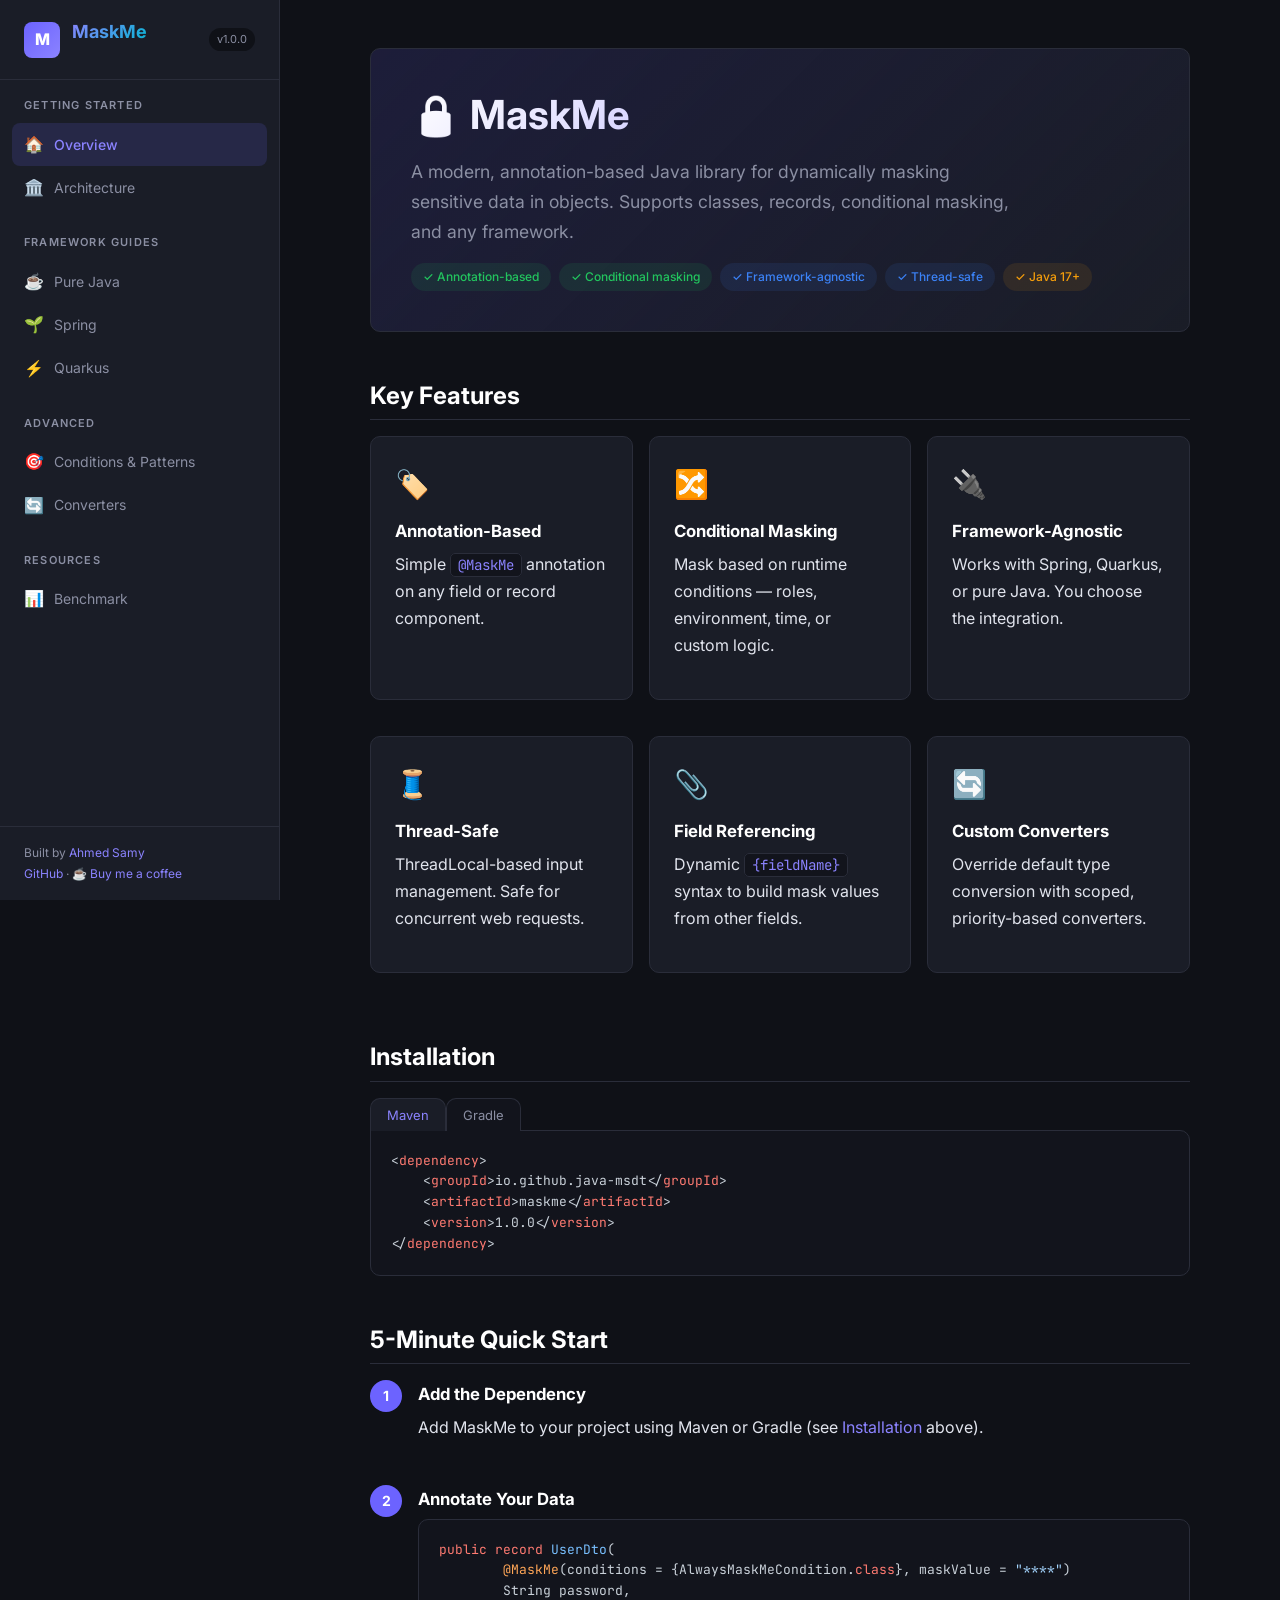
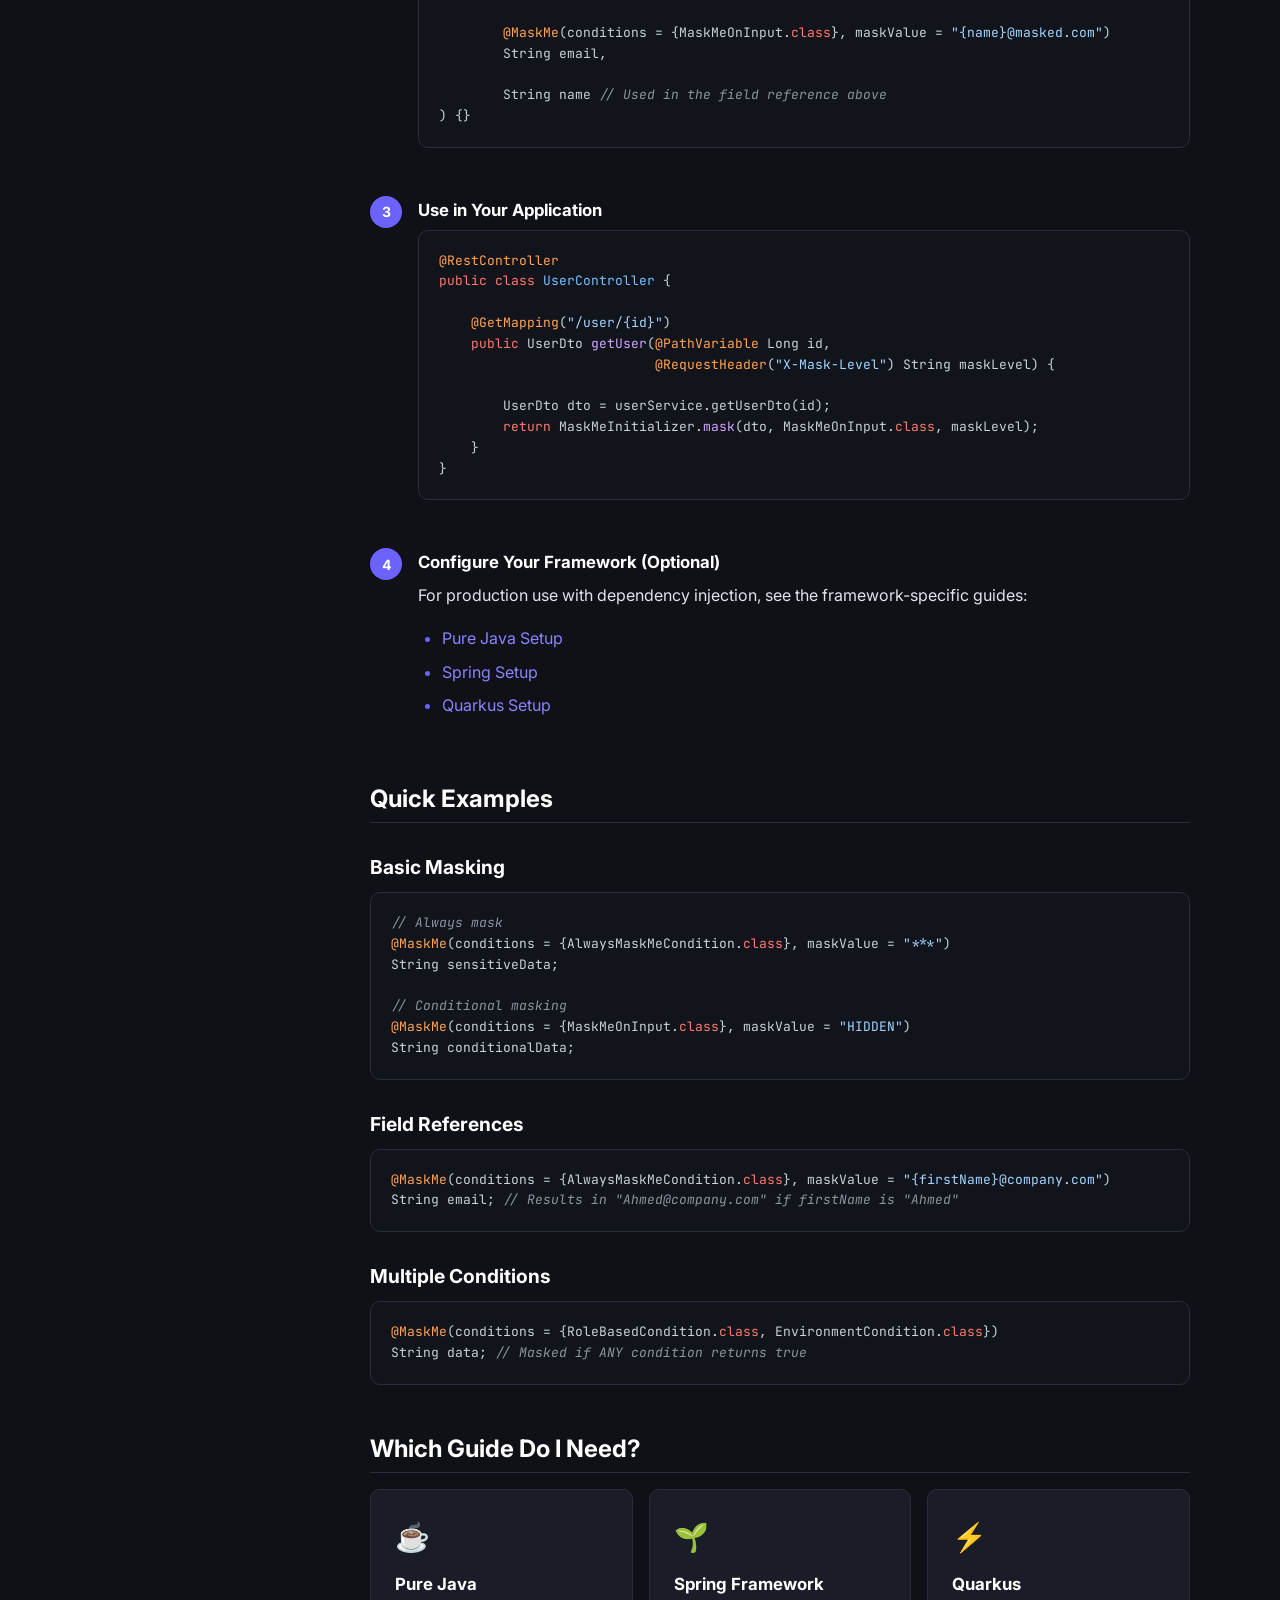
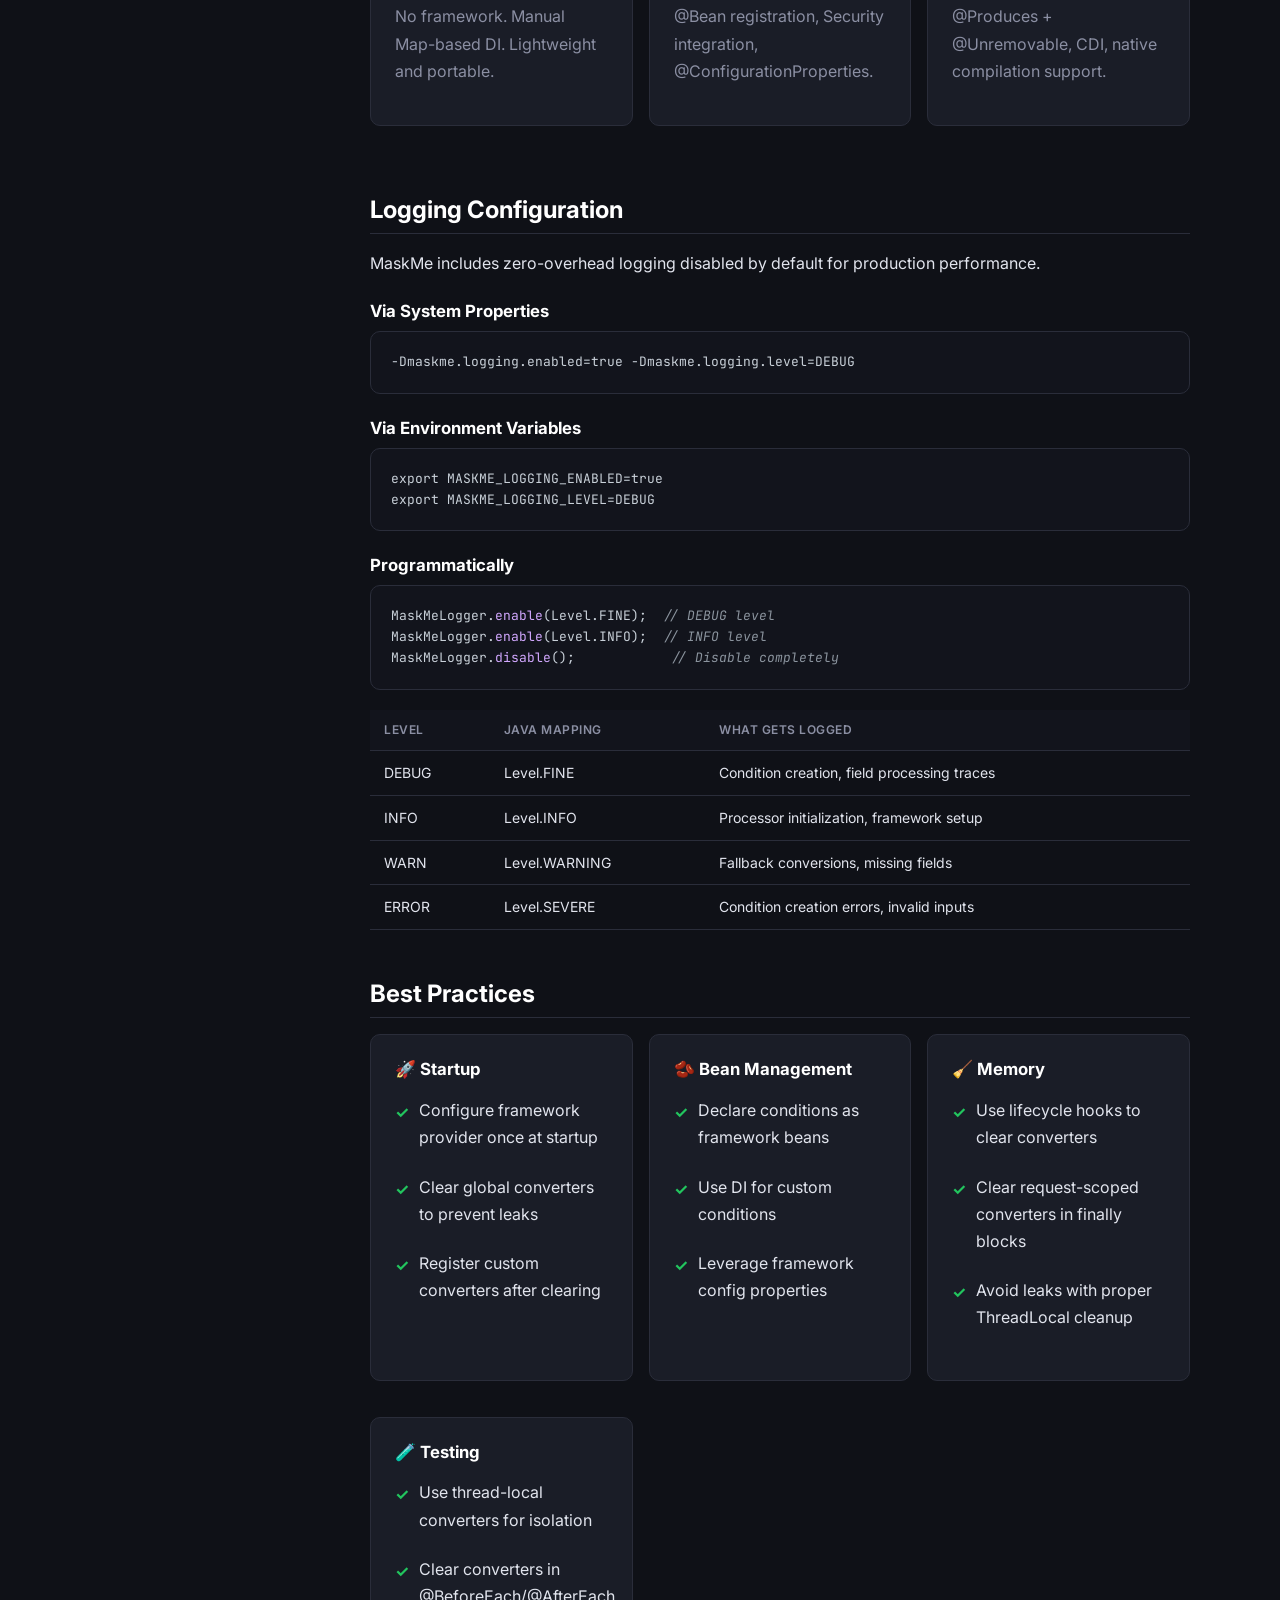
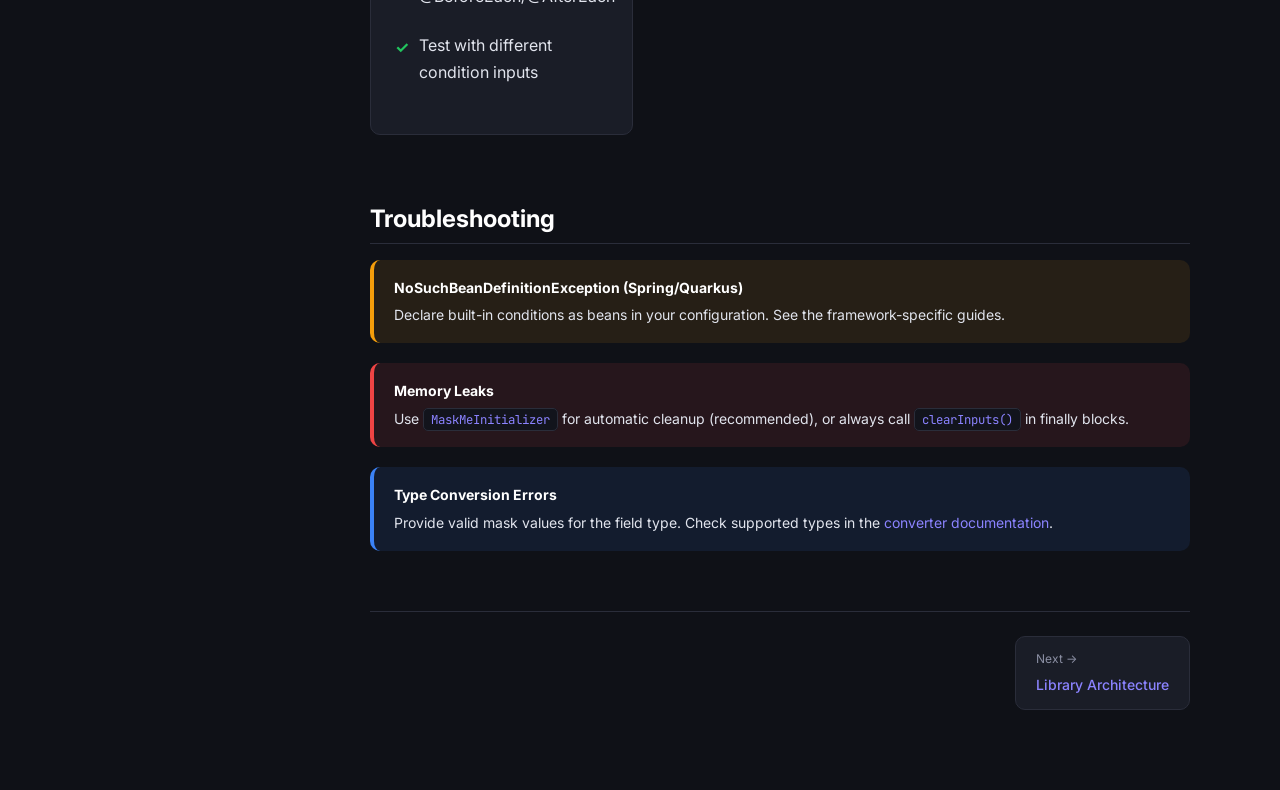
==== website/index.html @ a773957c "Adding HTML pages to document the project for easier readability and navigation" ====
<!DOCTYPE html>
<html lang="en">
<head>
  <meta charset="UTF-8">
  <meta name="viewport" content="width=device-width, initial-scale=1.0">
  <title>MaskMe – Field Masking Library</title>
  <link rel="preconnect" href="https://fonts.googleapis.com">
  <link href="https://fonts.googleapis.com/css2?family=Inter:wght@400;500;600;700;800&family=JetBrains+Mono:wght@400;500&display=swap" rel="stylesheet">
  <link rel="stylesheet" href="css/style.css">
</head>
<body>
<button class="menu-toggle" aria-label="Toggle menu">☰</button>
<div class="sidebar-overlay"></div>

<div class="layout">
  <!-- Sidebar -->
  <aside class="sidebar">
    <div class="sidebar-header">
      <div class="logo">M</div>
      <h1>MaskMe</h1>
      <span class="version">v1.0.0</span>
    </div>
    <nav class="sidebar-nav">
      <div class="nav-section">
        <div class="nav-section-title">Getting Started</div>
        <a href="index.html" class="nav-link active"><span class="icon">🏠</span> Overview</a>
        <a href="architecture.html" class="nav-link"><span class="icon">🏛️</span> Architecture</a>
      </div>
      <div class="nav-section">
        <div class="nav-section-title">Framework Guides</div>
        <a href="pure-java.html" class="nav-link"><span class="icon">☕</span> Pure Java</a>
        <a href="spring.html" class="nav-link"><span class="icon">🌱</span> Spring</a>
        <a href="quarkus.html" class="nav-link"><span class="icon">⚡</span> Quarkus</a>
      </div>
      <div class="nav-section">
        <div class="nav-section-title">Advanced</div>
        <a href="conditions.html" class="nav-link"><span class="icon">🎯</span> Conditions &amp; Patterns</a>
        <a href="converters.html" class="nav-link"><span class="icon">🔄</span> Converters</a>
      </div>
      <div class="nav-section">
        <div class="nav-section-title">Resources</div>
        <a href="benchmark.html" class="nav-link"><span class="icon">📊</span> Benchmark</a>
      </div>
    </nav>
    <div class="sidebar-footer">
      Built by <a href="https://www.linkedin.com/in/java-msdt/" target="_blank">Ahmed Samy</a><br>
      <a href="https://github.com/JAVA-MSDT/maskme" target="_blank">GitHub</a> · <a href="https://revolut.me/ahmedsamy85" target="_blank">☕ Buy me a coffee</a>
    </div>
  </aside>

  <!-- Main -->
  <main class="main">
    <div class="content">

      <!-- Hero -->
      <div class="hero">
        <h1>🔒 MaskMe</h1>
        <p>A modern, annotation-based Java library for dynamically masking sensitive data in objects. Supports classes, records, conditional masking, and any framework.</p>
        <div class="badge-row">
          <span class="badge green">✓ Annotation-based</span>
          <span class="badge green">✓ Conditional masking</span>
          <span class="badge blue">✓ Framework-agnostic</span>
          <span class="badge blue">✓ Thread-safe</span>
          <span class="badge amber">✓ Java 17+</span>
        </div>
      </div>

      <!-- Key Features -->
      <h2 id="features">Key Features</h2>
      <div class="card-grid">
        <div class="card">
          <span class="icon-lg">🏷️</span>
          <h4>Annotation-Based</h4>
          <p>Simple <code>@MaskMe</code> annotation on any field or record component.</p>
        </div>
        <div class="card">
          <span class="icon-lg">🔀</span>
          <h4>Conditional Masking</h4>
          <p>Mask based on runtime conditions — roles, environment, time, or custom logic.</p>
        </div>
        <div class="card">
          <span class="icon-lg">🔌</span>
          <h4>Framework-Agnostic</h4>
          <p>Works with Spring, Quarkus, or pure Java. You choose the integration.</p>
        </div>
        <div class="card">
          <span class="icon-lg">🧵</span>
          <h4>Thread-Safe</h4>
          <p>ThreadLocal-based input management. Safe for concurrent web requests.</p>
        </div>
        <div class="card">
          <span class="icon-lg">📎</span>
          <h4>Field Referencing</h4>
          <p>Dynamic <code>{fieldName}</code> syntax to build mask values from other fields.</p>
        </div>
        <div class="card">
          <span class="icon-lg">🔄</span>
          <h4>Custom Converters</h4>
          <p>Override default type conversion with scoped, priority-based converters.</p>
        </div>
      </div>

      <!-- Installation -->
      <h2 id="installation">Installation</h2>
      <div class="install-group">
        <div class="install-tabs">
          <button class="install-tab active" data-panel="maven-install">Maven</button>
          <button class="install-tab" data-panel="gradle-install">Gradle</button>
        </div>
        <div id="maven-install" class="install-panel active">
<pre>&lt;<span class="kw">dependency</span>&gt;
    &lt;<span class="kw">groupId</span>&gt;io.github.java-msdt&lt;/<span class="kw">groupId</span>&gt;
    &lt;<span class="kw">artifactId</span>&gt;maskme&lt;/<span class="kw">artifactId</span>&gt;
    &lt;<span class="kw">version</span>&gt;1.0.0&lt;/<span class="kw">version</span>&gt;
&lt;/<span class="kw">dependency</span>&gt;</pre>
        </div>
        <div id="gradle-install" class="install-panel">
<pre><span class="fn">implementation</span> <span class="str">'io.github.java-msdt:maskme:1.0.0'</span></pre>
        </div>
      </div>

      <!-- Quick Start -->
      <h2 id="quickstart">5-Minute Quick Start</h2>

      <div class="step">
        <div class="step-num">1</div>
        <div class="step-content">
          <h4>Add the Dependency</h4>
          <p>Add MaskMe to your project using Maven or Gradle (see <a href="#installation">Installation</a> above).</p>
        </div>
      </div>

      <div class="step">
        <div class="step-num">2</div>
        <div class="step-content">
          <h4>Annotate Your Data</h4>
<pre><span class="kw">public record</span> <span class="tp">UserDto</span>(
        <span class="an">@MaskMe</span>(conditions = {AlwaysMaskMeCondition.<span class="kw">class</span>}, maskValue = <span class="str">"****"</span>)
        String password,

        <span class="an">@MaskMe</span>(conditions = {MaskMeOnInput.<span class="kw">class</span>}, maskValue = <span class="str">"{name}@masked.com"</span>)
        String email,

        String name <span class="cm">// Used in the field reference above</span>
) {}</pre>
        </div>
      </div>

      <div class="step">
        <div class="step-num">3</div>
        <div class="step-content">
          <h4>Use in Your Application</h4>
<pre><span class="an">@RestController</span>
<span class="kw">public class</span> <span class="tp">UserController</span> {

    <span class="an">@GetMapping</span>(<span class="str">"/user/{id}"</span>)
    <span class="kw">public</span> UserDto <span class="fn">getUser</span>(<span class="an">@PathVariable</span> Long id,
                           <span class="an">@RequestHeader</span>(<span class="str">"X-Mask-Level"</span>) String maskLevel) {

        UserDto dto = userService.getUserDto(id);
        <span class="kw">return</span> MaskMeInitializer.<span class="fn">mask</span>(dto, MaskMeOnInput.<span class="kw">class</span>, maskLevel);
    }
}</pre>
        </div>
      </div>

      <div class="step">
        <div class="step-num">4</div>
        <div class="step-content">
          <h4>Configure Your Framework (Optional)</h4>
          <p>For production use with dependency injection, see the framework-specific guides:</p>
          <ul>
            <li><a href="pure-java.html">Pure Java Setup</a></li>
            <li><a href="spring.html">Spring Setup</a></li>
            <li><a href="quarkus.html">Quarkus Setup</a></li>
          </ul>
        </div>
      </div>

      <!-- Quick Examples -->
      <h2 id="examples">Quick Examples</h2>

      <h3>Basic Masking</h3>
<pre><span class="cm">// Always mask</span>
<span class="an">@MaskMe</span>(conditions = {AlwaysMaskMeCondition.<span class="kw">class</span>}, maskValue = <span class="str">"***"</span>)
String sensitiveData;

<span class="cm">// Conditional masking</span>
<span class="an">@MaskMe</span>(conditions = {MaskMeOnInput.<span class="kw">class</span>}, maskValue = <span class="str">"HIDDEN"</span>)
String conditionalData;</pre>

      <h3>Field References</h3>
<pre><span class="an">@MaskMe</span>(conditions = {AlwaysMaskMeCondition.<span class="kw">class</span>}, maskValue = <span class="str">"{firstName}@company.com"</span>)
String email; <span class="cm">// Results in "Ahmed@company.com" if firstName is "Ahmed"</span></pre>

      <h3>Multiple Conditions</h3>
<pre><span class="an">@MaskMe</span>(conditions = {RoleBasedCondition.<span class="kw">class</span>, EnvironmentCondition.<span class="kw">class</span>})
String data; <span class="cm">// Masked if ANY condition returns true</span></pre>

      <!-- Which Guide -->
      <h2 id="guides">Which Guide Do I Need?</h2>
      <div class="card-grid">
        <a href="pure-java.html" class="card" style="text-decoration:none;">
          <span class="icon-lg">☕</span>
          <h4>Pure Java</h4>
          <p style="color:var(--text-muted)">No framework. Manual Map-based DI. Lightweight and portable.</p>
        </a>
        <a href="spring.html" class="card" style="text-decoration:none;">
          <span class="icon-lg">🌱</span>
          <h4>Spring Framework</h4>
          <p style="color:var(--text-muted)">@Bean registration, Security integration, @ConfigurationProperties.</p>
        </a>
        <a href="quarkus.html" class="card" style="text-decoration:none;">
          <span class="icon-lg">⚡</span>
          <h4>Quarkus</h4>
          <p style="color:var(--text-muted)">@Produces + @Unremovable, CDI, native compilation support.</p>
        </a>
      </div>

      <!-- Logging -->
      <h2 id="logging">Logging Configuration</h2>
      <p>MaskMe includes zero-overhead logging disabled by default for production performance.</p>

      <h4>Via System Properties</h4>
<pre>-Dmaskme.logging.enabled=true -Dmaskme.logging.level=DEBUG</pre>

      <h4>Via Environment Variables</h4>
<pre>export MASKME_LOGGING_ENABLED=true
export MASKME_LOGGING_LEVEL=DEBUG</pre>

      <h4>Programmatically</h4>
<pre>MaskMeLogger.<span class="fn">enable</span>(Level.FINE);  <span class="cm">// DEBUG level</span>
MaskMeLogger.<span class="fn">enable</span>(Level.INFO);  <span class="cm">// INFO level</span>
MaskMeLogger.<span class="fn">disable</span>();            <span class="cm">// Disable completely</span></pre>

      <table>
        <thead><tr><th>Level</th><th>Java Mapping</th><th>What Gets Logged</th></tr></thead>
        <tbody>
          <tr><td>DEBUG</td><td>Level.FINE</td><td>Condition creation, field processing traces</td></tr>
          <tr><td>INFO</td><td>Level.INFO</td><td>Processor initialization, framework setup</td></tr>
          <tr><td>WARN</td><td>Level.WARNING</td><td>Fallback conversions, missing fields</td></tr>
          <tr><td>ERROR</td><td>Level.SEVERE</td><td>Condition creation errors, invalid inputs</td></tr>
        </tbody>
      </table>

      <!-- Best Practices -->
      <h2 id="best-practices">Best Practices</h2>
      <div class="card-grid">
        <div class="card">
          <h4>🚀 Startup</h4>
          <ul class="feature-list">
            <li>Configure framework provider once at startup</li>
            <li>Clear global converters to prevent leaks</li>
            <li>Register custom converters after clearing</li>
          </ul>
        </div>
        <div class="card">
          <h4>🫘 Bean Management</h4>
          <ul class="feature-list">
            <li>Declare conditions as framework beans</li>
            <li>Use DI for custom conditions</li>
            <li>Leverage framework config properties</li>
          </ul>
        </div>
        <div class="card">
          <h4>🧹 Memory</h4>
          <ul class="feature-list">
            <li>Use lifecycle hooks to clear converters</li>
            <li>Clear request-scoped converters in finally blocks</li>
            <li>Avoid leaks with proper ThreadLocal cleanup</li>
          </ul>
        </div>
        <div class="card">
          <h4>🧪 Testing</h4>
          <ul class="feature-list">
            <li>Use thread-local converters for isolation</li>
            <li>Clear converters in @BeforeEach/@AfterEach</li>
            <li>Test with different condition inputs</li>
          </ul>
        </div>
      </div>

      <!-- Troubleshooting -->
      <h2 id="troubleshooting">Troubleshooting</h2>
      <div class="callout warn">
        <strong>NoSuchBeanDefinitionException (Spring/Quarkus)</strong>
        Declare built-in conditions as beans in your configuration. See the framework-specific guides.
      </div>
      <div class="callout danger">
        <strong>Memory Leaks</strong>
        Use <code>MaskMeInitializer</code> for automatic cleanup (recommended), or always call <code>clearInputs()</code> in finally blocks.
      </div>
      <div class="callout info">
        <strong>Type Conversion Errors</strong>
        Provide valid mask values for the field type. Check supported types in the <a href="converters.html">converter documentation</a>.
      </div>

      <!-- Page Nav -->
      <div class="page-nav">
        <div></div>
        <a href="architecture.html">
          <span class="label">Next →</span>
          <span class="title">Library Architecture</span>
        </a>
      </div>

    </div>
  </main>
</div>

<script src="js/main.js"></script>
</body>
</html>
---- website/css/style.css ----
/* ===== CSS Variables ===== */
:root {
  --bg: #0f1117;
  --bg-card: #1a1d27;
  --bg-code: #12141c;
  --border: #2a2d3a;
  --text: #e1e4ed;
  --text-muted: #8b8fa3;
  --accent: #6c63ff;
  --accent-light: #8b83ff;
  --accent-glow: rgba(108, 99, 255, 0.15);
  --green: #22c55e;
  --green-bg: rgba(34, 197, 94, 0.1);
  --amber: #f59e0b;
  --amber-bg: rgba(245, 158, 11, 0.1);
  --red: #ef4444;
  --red-bg: rgba(239, 68, 68, 0.1);
  --blue: #3b82f6;
  --blue-bg: rgba(59, 130, 246, 0.1);
  --cyan: #06b6d4;
  --sidebar-w: 280px;
  --header-h: 60px;
  --radius: 10px;
  --font: 'Inter', -apple-system, BlinkMacSystemFont, 'Segoe UI', sans-serif;
  --font-mono: 'JetBrains Mono', 'Fira Code', 'Cascadia Code', monospace;
}

/* ===== Reset ===== */
*, *::before, *::after { box-sizing: border-box; margin: 0; padding: 0; }
html { scroll-behavior: smooth; font-size: 16px; }
body {
  font-family: var(--font);
  background: var(--bg);
  color: var(--text);
  line-height: 1.7;
  -webkit-font-smoothing: antialiased;
}

/* ===== Layout ===== */
.layout {
  display: flex;
  min-height: 100vh;
}

/* ===== Sidebar ===== */
.sidebar {
  position: fixed;
  top: 0;
  left: 0;
  width: var(--sidebar-w);
  height: 100vh;
  background: var(--bg-card);
  border-right: 1px solid var(--border);
  display: flex;
  flex-direction: column;
  z-index: 100;
  transition: transform 0.3s ease;
}
.sidebar-header {
  padding: 20px 24px;
  border-bottom: 1px solid var(--border);
  display: flex;
  align-items: center;
  gap: 12px;
}
.sidebar-header .logo {
  width: 36px;
  height: 36px;
  background: linear-gradient(135deg, var(--accent), var(--accent-light));
  border-radius: 8px;
  display: flex;
  align-items: center;
  justify-content: center;
  font-weight: 800;
  font-size: 16px;
  color: #fff;
}
.sidebar-header h1 {
  font-size: 18px;
  font-weight: 700;
  background: linear-gradient(135deg, var(--accent-light), var(--cyan));
  -webkit-background-clip: text;
  -webkit-text-fill-color: transparent;
}
.sidebar-header .version {
  font-size: 11px;
  color: var(--text-muted);
  background: var(--bg);
  padding: 2px 8px;
  border-radius: 20px;
  margin-left: auto;
}
.sidebar-nav {
  flex: 1;
  overflow-y: auto;
  padding: 16px 12px;
}
.sidebar-nav::-webkit-scrollbar { width: 4px; }
.sidebar-nav::-webkit-scrollbar-thumb { background: var(--border); border-radius: 4px; }
.nav-section {
  margin-bottom: 24px;
}
.nav-section-title {
  font-size: 11px;
  font-weight: 600;
  text-transform: uppercase;
  letter-spacing: 1.2px;
  color: var(--text-muted);
  padding: 0 12px;
  margin-bottom: 8px;
}
.nav-link {
  display: flex;
  align-items: center;
  gap: 10px;
  padding: 8px 12px;
  border-radius: 8px;
  color: var(--text-muted);
  text-decoration: none;
  font-size: 14px;
  transition: all 0.15s ease;
}
.nav-link:hover {
  color: var(--text);
  background: var(--accent-glow);
}
.nav-link.active {
  color: var(--accent-light);
  background: var(--accent-glow);
  font-weight: 500;
}
.nav-link .icon {
  font-size: 16px;
  width: 20px;
  text-align: center;
}
.sidebar-footer {
  padding: 16px 24px;
  border-top: 1px solid var(--border);
  font-size: 12px;
  color: var(--text-muted);
}
.sidebar-footer a {
  color: var(--accent-light);
  text-decoration: none;
}
.sidebar-footer a:hover { text-decoration: underline; }

/* ===== Mobile Toggle ===== */
.menu-toggle {
  display: none;
  position: fixed;
  top: 14px;
  left: 14px;
  z-index: 200;
  background: var(--bg-card);
  border: 1px solid var(--border);
  border-radius: 8px;
  padding: 8px 10px;
  color: var(--text);
  font-size: 20px;
  cursor: pointer;
}
.sidebar-overlay {
  display: none;
  position: fixed;
  inset: 0;
  background: rgba(0,0,0,0.5);
  z-index: 90;
}

/* ===== Main Content ===== */
.main {
  margin-left: var(--sidebar-w);
  flex: 1;
  min-width: 0;
}
.content {
  max-width: 900px;
  margin: 0 auto;
  padding: 48px 40px 80px;
}

/* ===== Typography ===== */
h1, h2, h3, h4, h5, h6 { color: #fff; line-height: 1.3; }
h1 { font-size: 2.2rem; margin-bottom: 16px; }
h2 {
  font-size: 1.5rem;
  margin-top: 48px;
  margin-bottom: 16px;
  padding-bottom: 8px;
  border-bottom: 1px solid var(--border);
}
h3 { font-size: 1.2rem; margin-top: 32px; margin-bottom: 12px; }
h4 { font-size: 1.05rem; margin-top: 24px; margin-bottom: 8px; }
p { margin-bottom: 16px; }
a { color: var(--accent-light); text-decoration: none; }
a:hover { text-decoration: underline; }
strong { color: #fff; }
ul, ol { margin-bottom: 16px; padding-left: 24px; }
li { margin-bottom: 6px; }
li::marker { color: var(--accent); }
hr { border: none; border-top: 1px solid var(--border); margin: 40px 0; }

/* ===== Hero ===== */
.hero {
  background: linear-gradient(135deg, var(--accent-glow), var(--bg-card));
  border: 1px solid var(--border);
  border-radius: var(--radius);
  padding: 40px;
  margin-bottom: 40px;
}
.hero h1 {
  font-size: 2.5rem;
  background: linear-gradient(135deg, #fff, var(--accent-light));
  -webkit-background-clip: text;
  -webkit-text-fill-color: transparent;
}
.hero p { color: var(--text-muted); font-size: 1.1rem; max-width: 600px; }
.badge-row { display: flex; flex-wrap: wrap; gap: 8px; margin-top: 16px; }
.badge {
  display: inline-flex;
  align-items: center;
  gap: 6px;
  padding: 4px 12px;
  border-radius: 20px;
  font-size: 12px;
  font-weight: 500;
}
.badge.green { background: var(--green-bg); color: var(--green); }
.badge.blue { background: var(--blue-bg); color: var(--blue); }
.badge.amber { background: var(--amber-bg); color: var(--amber); }

/* ===== Cards ===== */
.card {
  background: var(--bg-card);
  border: 1px solid var(--border);
  border-radius: var(--radius);
  padding: 24px;
  margin-bottom: 20px;
}
.card-grid {
  display: grid;
  grid-template-columns: repeat(auto-fit, minmax(260px, 1fr));
  gap: 16px;
  margin-bottom: 24px;
}
.card h4 { margin-top: 0; }
.card .icon-lg {
  font-size: 28px;
  margin-bottom: 12px;
  display: block;
}

/* ===== Code Blocks ===== */
pre {
  background: var(--bg-code);
  border: 1px solid var(--border);
  border-radius: var(--radius);
  padding: 20px;
  overflow-x: auto;
  margin-bottom: 20px;
  font-family: var(--font-mono);
  font-size: 13px;
  line-height: 1.6;
  color: #c9d1d9;
}
code {
  font-family: var(--font-mono);
  font-size: 0.88em;
}
:not(pre) > code {
  background: var(--bg-code);
  border: 1px solid var(--border);
  padding: 2px 7px;
  border-radius: 5px;
  color: var(--accent-light);
}
/* Syntax highlighting tokens */
.kw { color: #ff7b72; }
.str { color: #a5d6ff; }
.cm { color: #8b949e; font-style: italic; }
.fn { color: #d2a8ff; }
.an { color: #ffa657; }
.tp { color: #79c0ff; }
.num { color: #79c0ff; }

/* ===== Tables ===== */
table {
  width: 100%;
  border-collapse: collapse;
  margin-bottom: 24px;
  font-size: 14px;
}
th, td {
  padding: 10px 14px;
  text-align: left;
  border-bottom: 1px solid var(--border);
}
th {
  background: var(--bg-code);
  color: var(--text-muted);
  font-weight: 600;
  font-size: 12px;
  text-transform: uppercase;
  letter-spacing: 0.5px;
}
tr:hover td { background: rgba(108, 99, 255, 0.04); }

/* ===== Callouts ===== */
.callout {
  border-radius: var(--radius);
  padding: 16px 20px;
  margin-bottom: 20px;
  border-left: 4px solid;
  font-size: 14px;
}
.callout.info { border-color: var(--blue); background: var(--blue-bg); }
.callout.warn { border-color: var(--amber); background: var(--amber-bg); }
.callout.danger { border-color: var(--red); background: var(--red-bg); }
.callout.success { border-color: var(--green); background: var(--green-bg); }
.callout strong { display: block; margin-bottom: 4px; }

/* ===== Tabs ===== */
.tabs {
  display: flex;
  gap: 0;
  border-bottom: 1px solid var(--border);
  margin-bottom: 20px;
}
.tab-btn {
  padding: 10px 20px;
  background: none;
  border: none;
  color: var(--text-muted);
  font-size: 14px;
  cursor: pointer;
  border-bottom: 2px solid transparent;
  transition: all 0.15s ease;
  font-family: var(--font);
}
.tab-btn:hover { color: var(--text); }
.tab-btn.active {
  color: var(--accent-light);
  border-bottom-color: var(--accent);
}
.tab-panel { display: none; }
.tab-panel.active { display: block; }

/* ===== Diagram / ASCII Art ===== */
.diagram {
  background: var(--bg-code);
  border: 1px solid var(--border);
  border-radius: var(--radius);
  padding: 24px;
  overflow-x: auto;
  margin-bottom: 20px;
  font-family: var(--font-mono);
  font-size: 12px;
  line-height: 1.5;
  color: var(--cyan);
  white-space: pre;
}

/* ===== Step Indicator ===== */
.step {
  display: flex;
  gap: 16px;
  margin-bottom: 28px;
}
.step-num {
  flex-shrink: 0;
  width: 32px;
  height: 32px;
  background: var(--accent);
  color: #fff;
  border-radius: 50%;
  display: flex;
  align-items: center;
  justify-content: center;
  font-weight: 700;
  font-size: 14px;
}
.step-content { flex: 1; }
.step-content h4 { margin-top: 4px; }

/* ===== Feature List ===== */
.feature-list {
  list-style: none;
  padding: 0;
}
.feature-list li {
  padding: 8px 0;
  display: flex;
  align-items: flex-start;
  gap: 10px;
}
.feature-list li::before {
  content: '✓';
  color: var(--green);
  font-weight: 700;
  flex-shrink: 0;
  margin-top: 2px;
}

/* ===== Comparison ===== */
.compare {
  display: grid;
  grid-template-columns: 1fr 1fr;
  gap: 16px;
  margin-bottom: 24px;
}
.compare .card { margin-bottom: 0; }
.compare .card.good { border-color: var(--green); }
.compare .card.bad { border-color: var(--red); }

/* ===== Page Navigation ===== */
.page-nav {
  display: flex;
  justify-content: space-between;
  margin-top: 60px;
  padding-top: 24px;
  border-top: 1px solid var(--border);
}
.page-nav a {
  display: flex;
  flex-direction: column;
  gap: 4px;
  padding: 12px 20px;
  background: var(--bg-card);
  border: 1px solid var(--border);
  border-radius: var(--radius);
  text-decoration: none;
  transition: border-color 0.15s ease;
  max-width: 45%;
}
.page-nav a:hover { border-color: var(--accent); }
.page-nav a .label { font-size: 12px; color: var(--text-muted); }
.page-nav a .title { font-size: 14px; color: var(--accent-light); font-weight: 500; }

/* ===== TOC (On-page) ===== */
.toc {
  background: var(--bg-card);
  border: 1px solid var(--border);
  border-radius: var(--radius);
  padding: 20px 24px;
  margin-bottom: 32px;
}
.toc h4 { margin-top: 0; font-size: 14px; color: var(--text-muted); text-transform: uppercase; letter-spacing: 1px; }
.toc ul { list-style: none; padding: 0; margin: 0; }
.toc li { margin-bottom: 4px; }
.toc a { color: var(--text-muted); font-size: 14px; }
.toc a:hover { color: var(--accent-light); }

/* ===== Install Snippet ===== */
.install-tabs {
  display: flex;
  gap: 0;
  margin-bottom: 0;
}
.install-tab {
  padding: 8px 16px;
  background: var(--bg-code);
  border: 1px solid var(--border);
  border-bottom: none;
  color: var(--text-muted);
  font-size: 13px;
  cursor: pointer;
  font-family: var(--font);
  border-radius: var(--radius) var(--radius) 0 0;
}
.install-tab.active {
  background: var(--bg-card);
  color: var(--accent-light);
  border-bottom-color: var(--bg-card);
}
.install-panel {
  display: none;
  margin-top: -1px;
}
.install-panel.active { display: block; }
.install-panel pre {
  border-radius: 0 var(--radius) var(--radius) var(--radius);
  margin-bottom: 24px;
}

/* ===== Responsive ===== */
@media (max-width: 900px) {
  .sidebar { transform: translateX(-100%); }
  .sidebar.open { transform: translateX(0); }
  .sidebar-overlay.open { display: block; }
  .menu-toggle { display: block; }
  .main { margin-left: 0; }
  .content { padding: 24px 20px 60px; }
  .hero { padding: 24px; }
  .hero h1 { font-size: 1.8rem; }
  .compare { grid-template-columns: 1fr; }
  .card-grid { grid-template-columns: 1fr; }
}
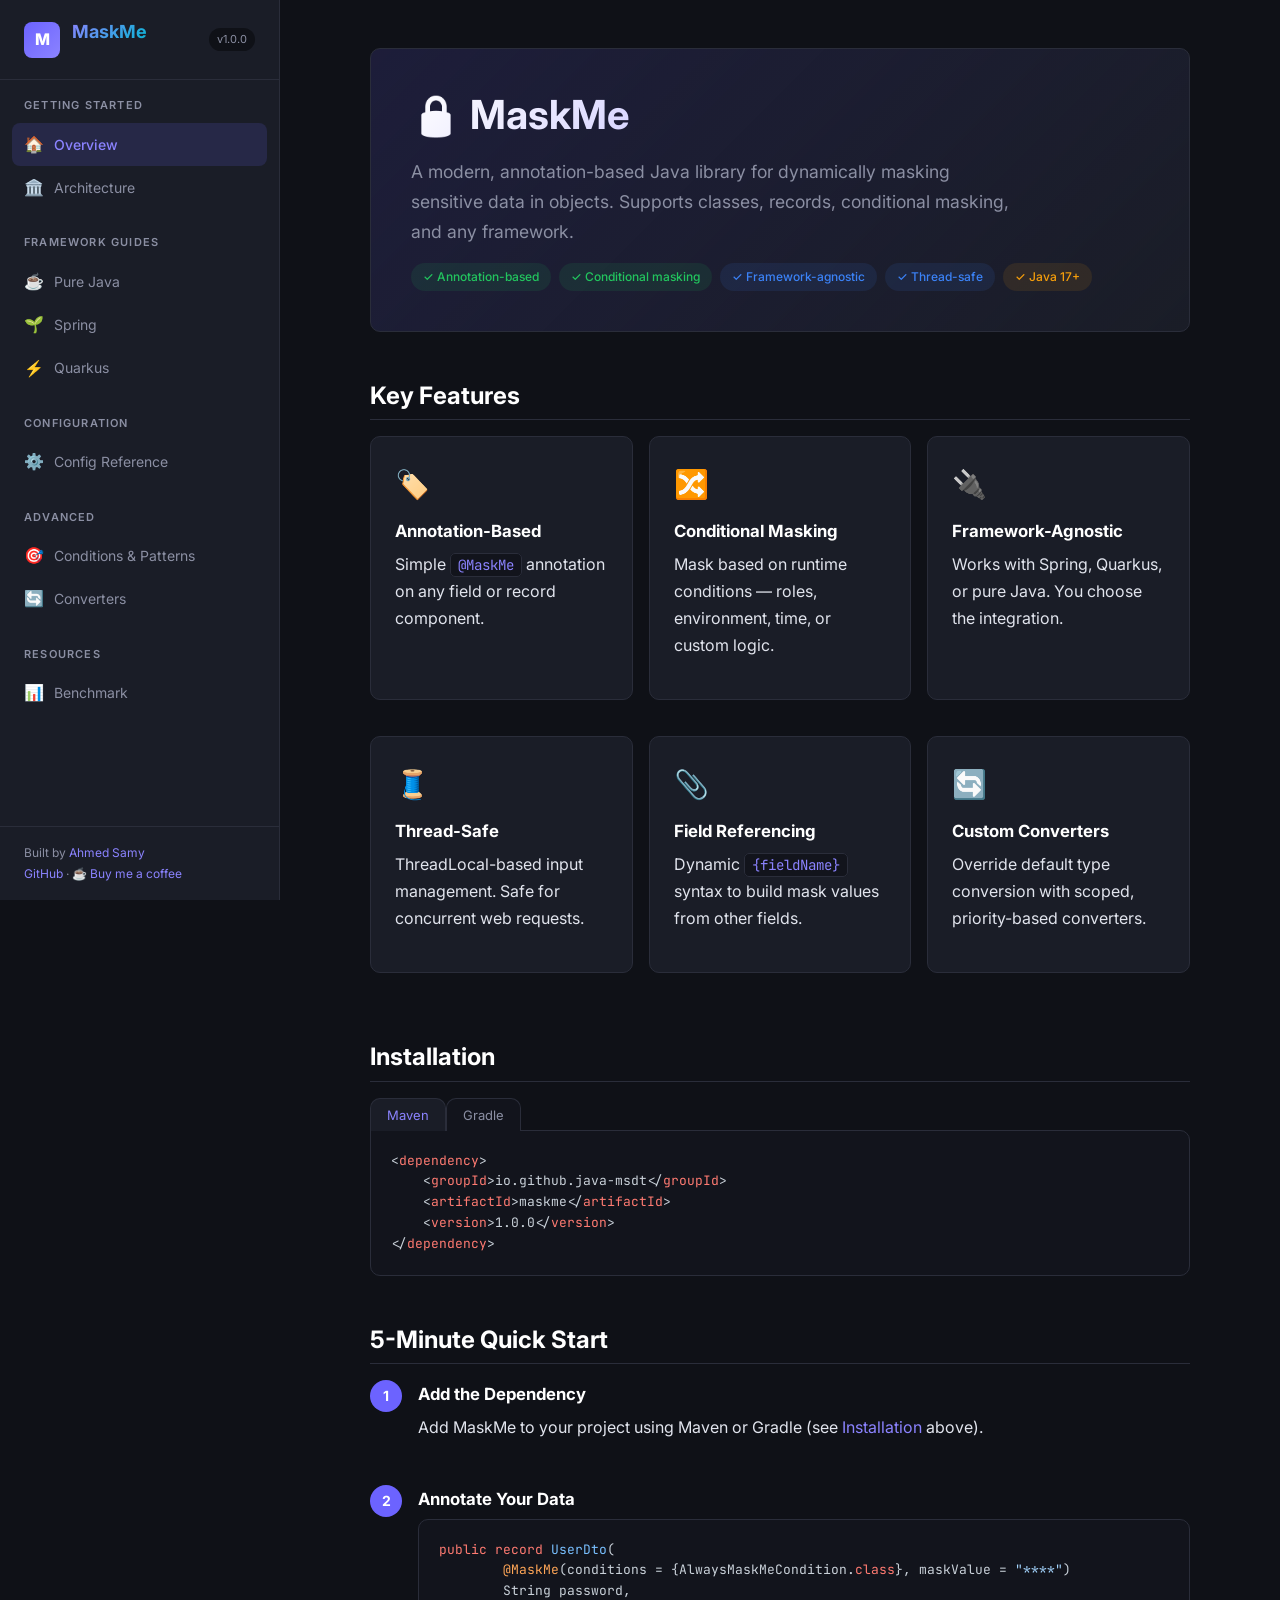
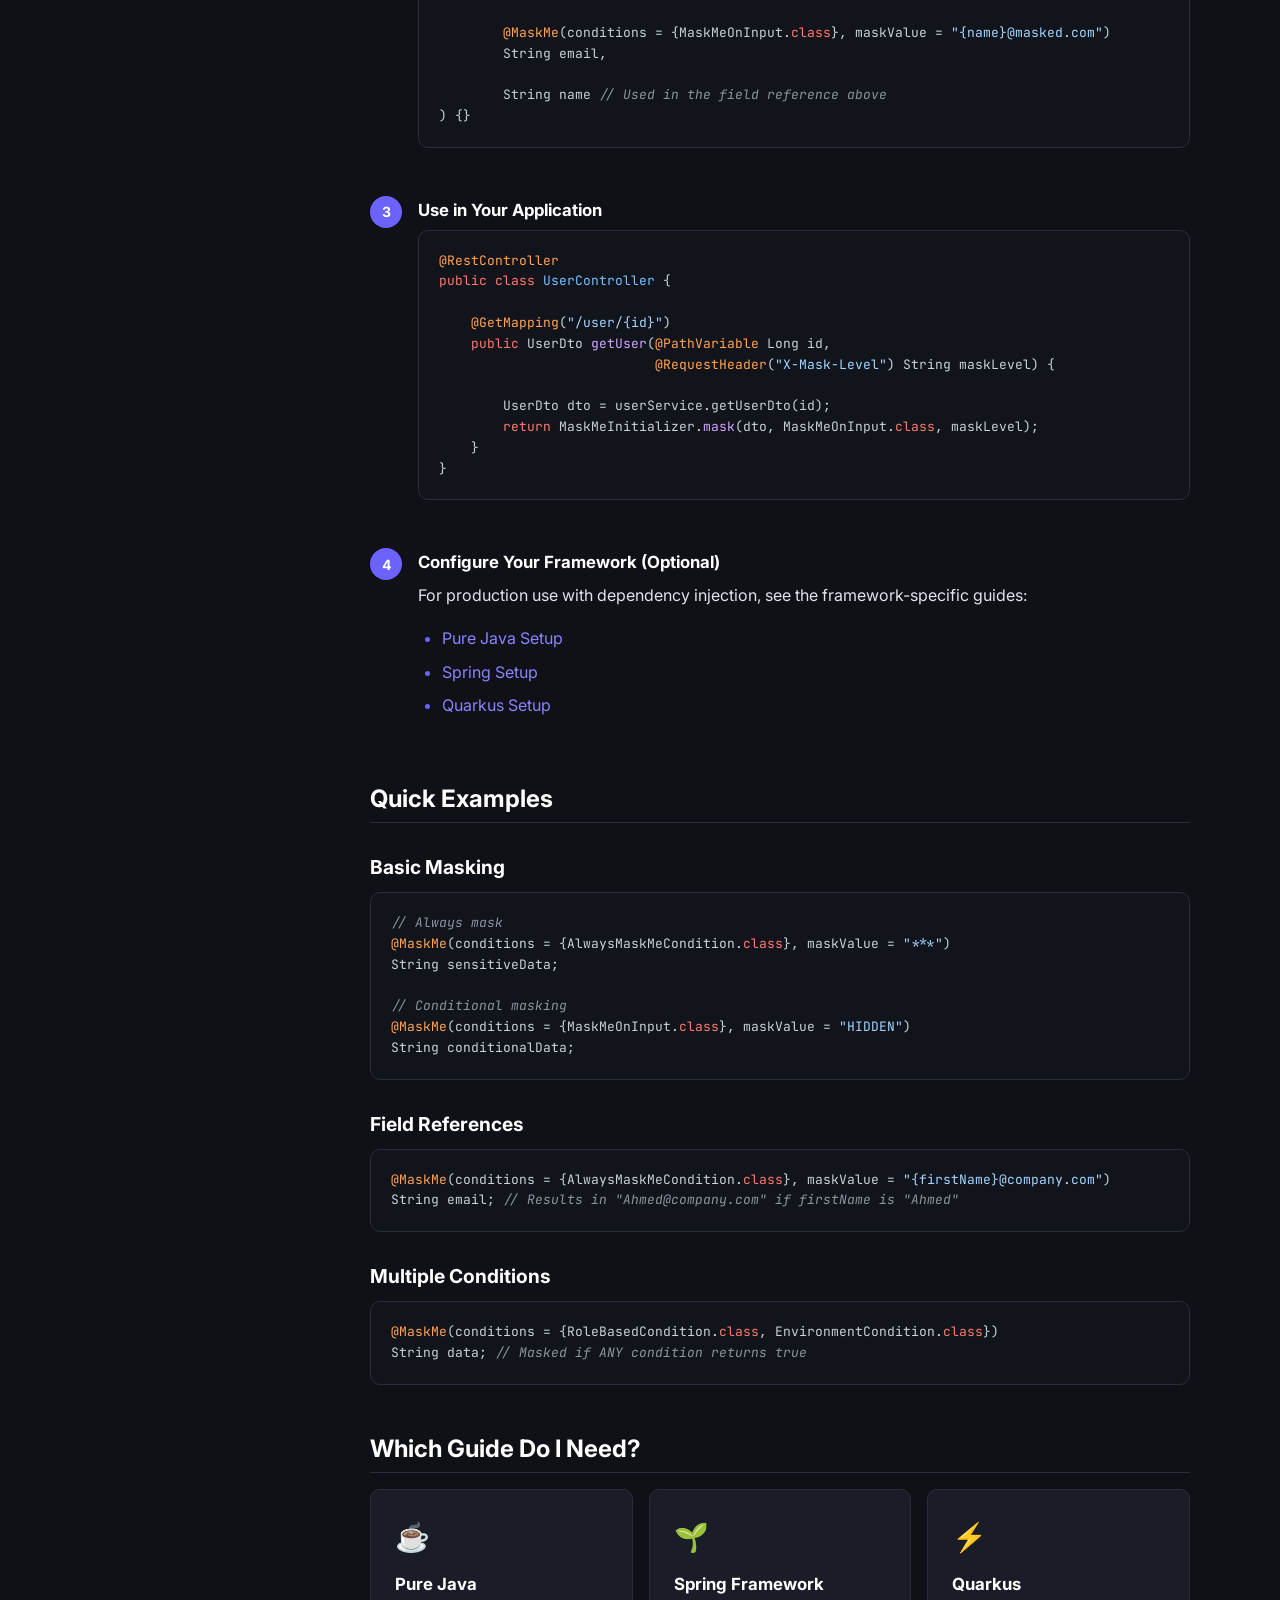
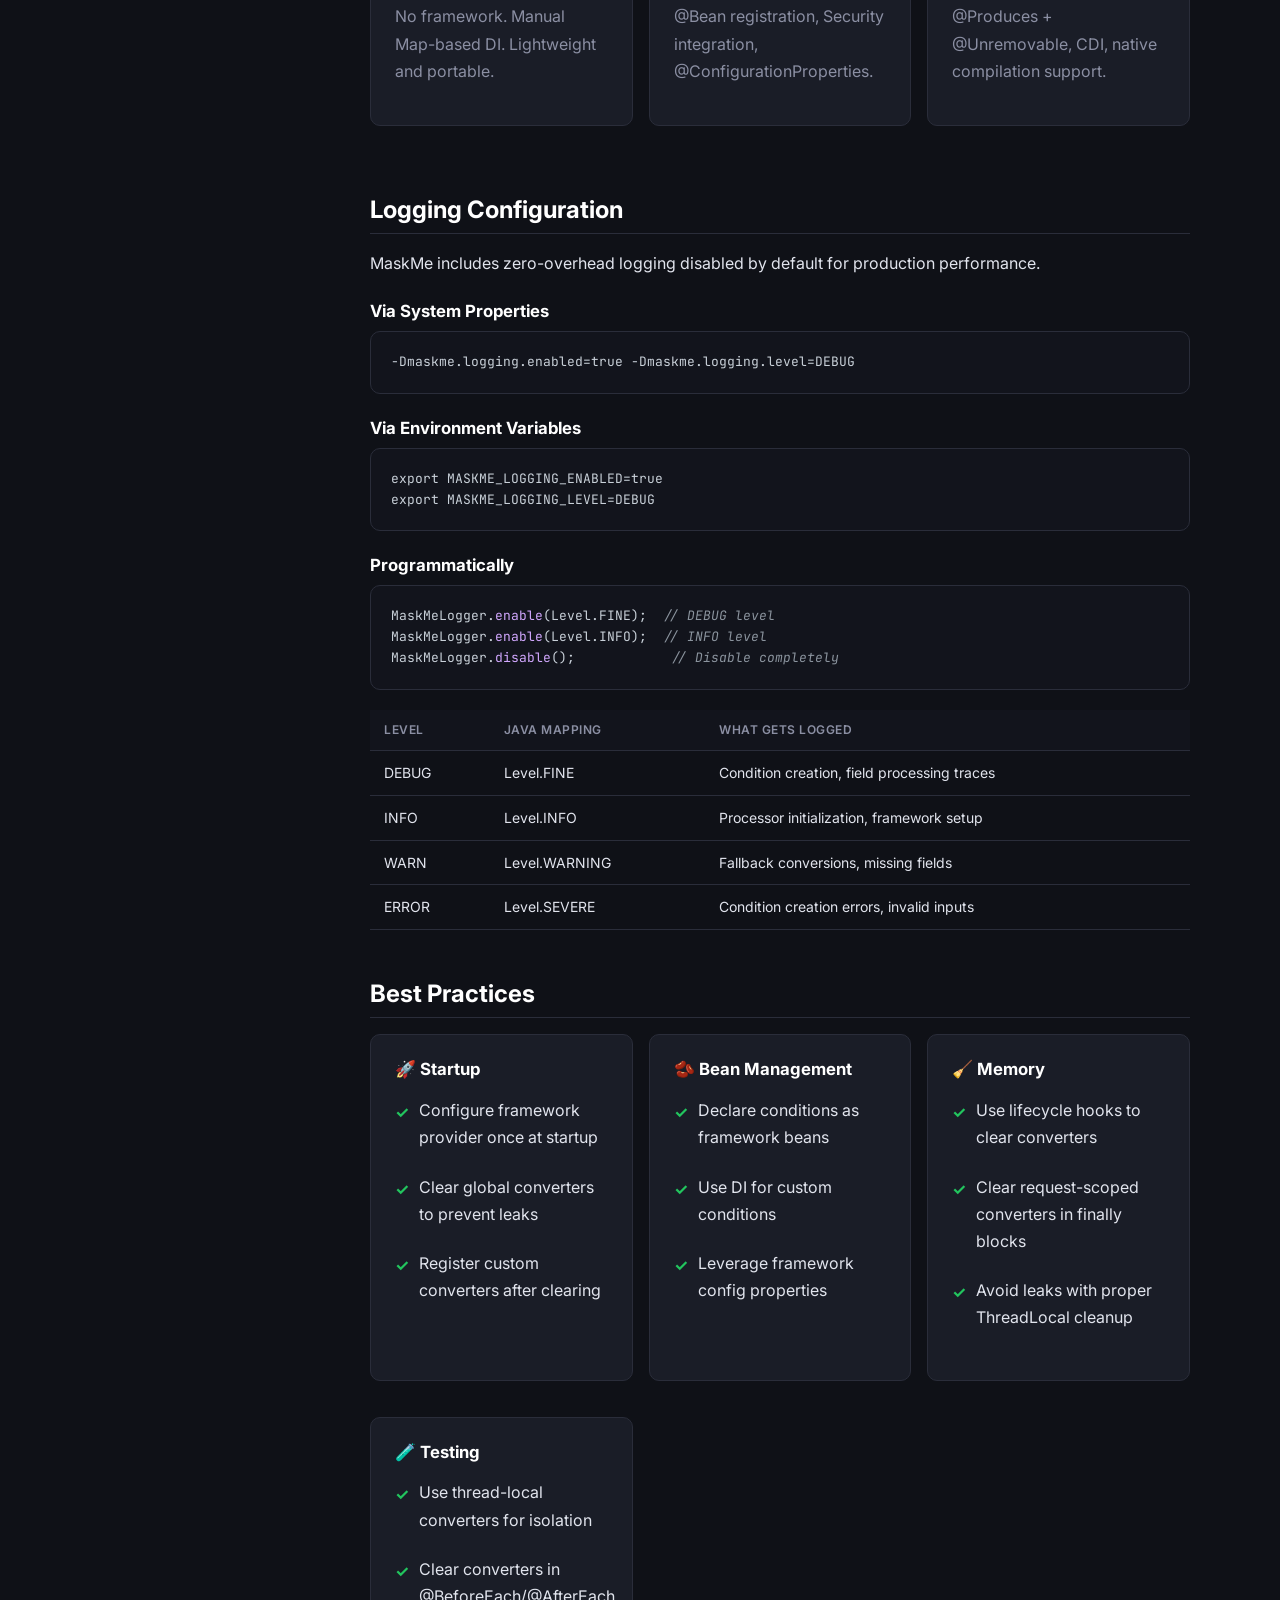
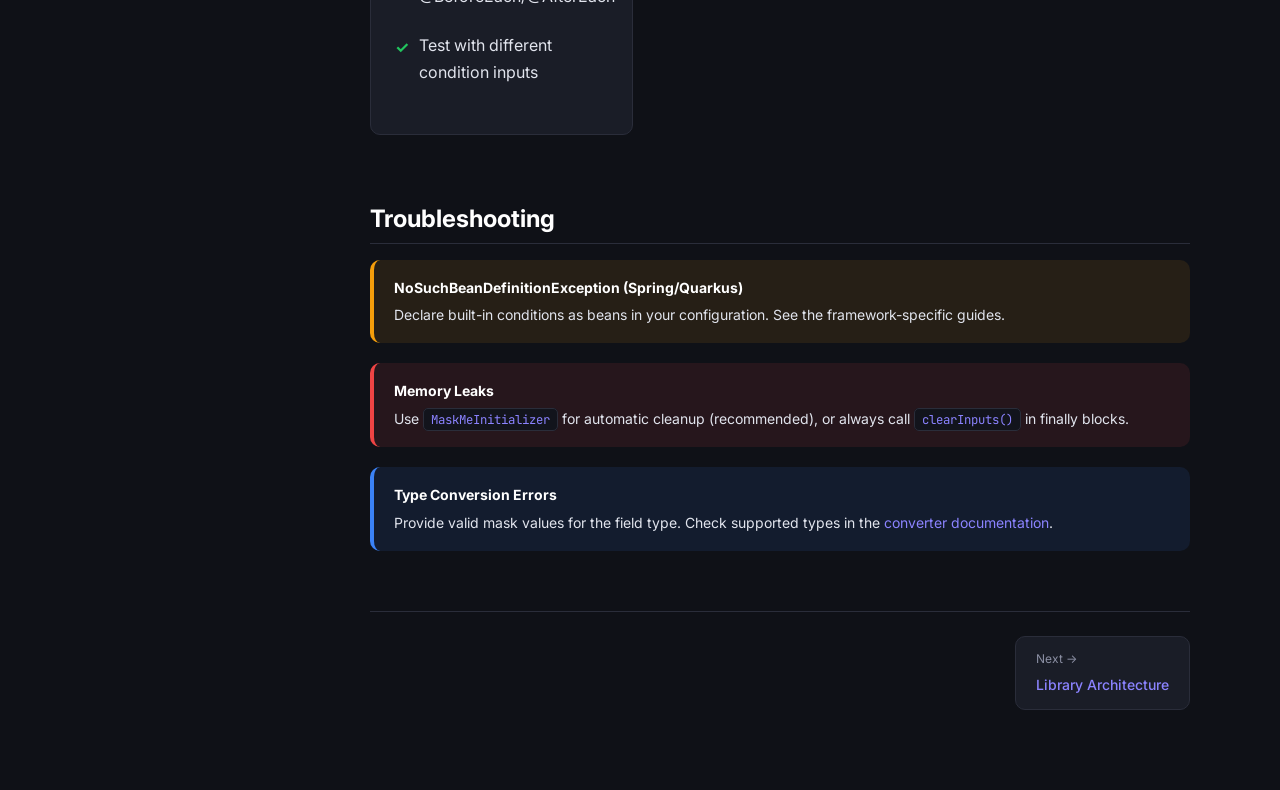
==== commit e9096cf4: "Added configuration section to the HTML page and updated the configuration classes to be clear with " ====
--- a/website/index.html
+++ b/website/index.html
@@ -31,6 +31,10 @@
         <a href="pure-java.html" class="nav-link"><span class="icon">☕</span> Pure Java</a>
         <a href="spring.html" class="nav-link"><span class="icon">🌱</span> Spring</a>
         <a href="quarkus.html" class="nav-link"><span class="icon">⚡</span> Quarkus</a>
+      </div>
+      <div class="nav-section">
+        <div class="nav-section-title">Configuration</div>
+        <a href="configuration.html" class="nav-link"><span class="icon">⚙️</span> Config Reference</a>
       </div>
       <div class="nav-section">
         <div class="nav-section-title">Advanced</div>
